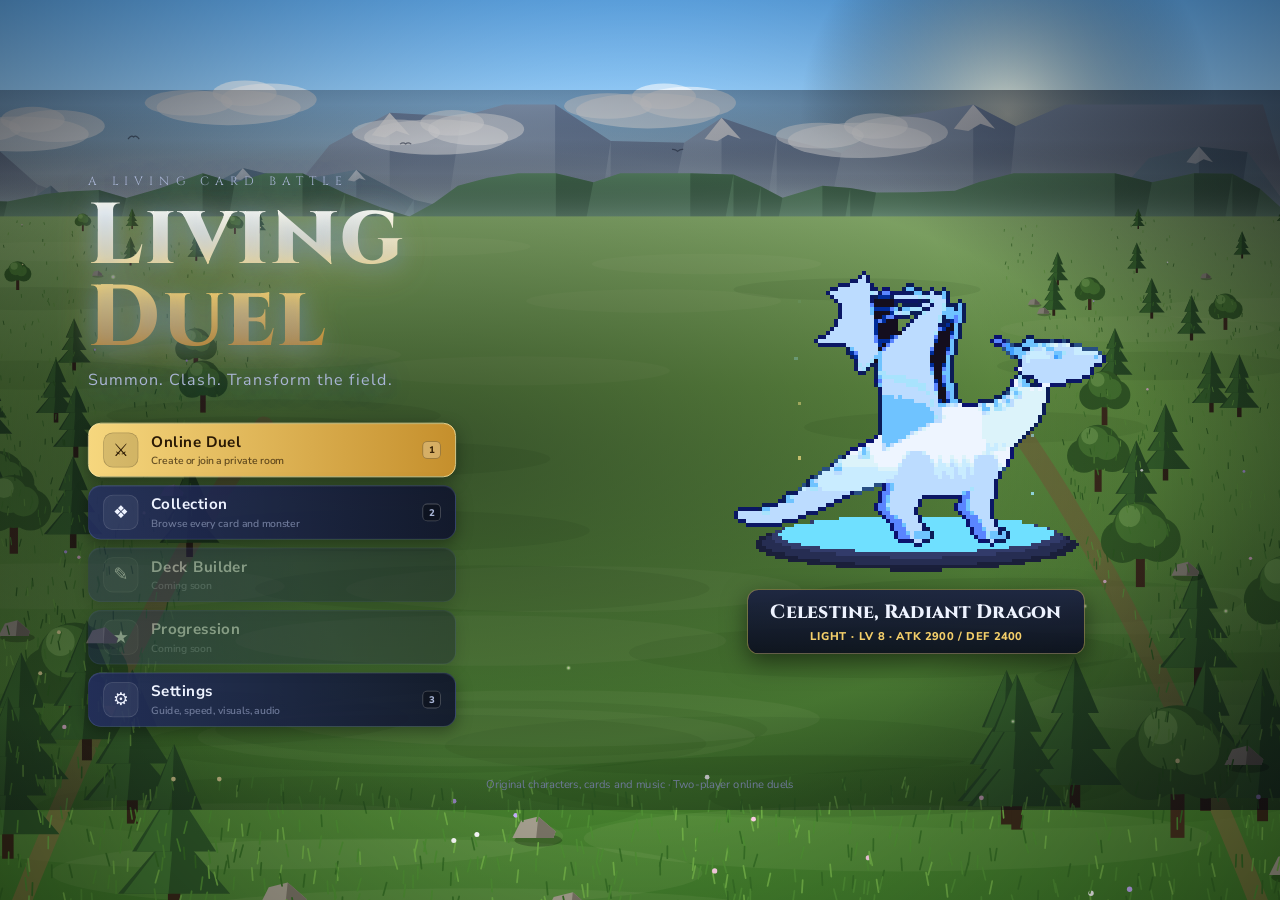
==== Website Upload/client/index.html @ d13c598a "Add files via upload" ====
<!doctype html>
<html lang="en">
<head>
  <meta charset="utf-8">
  <meta name="viewport" content="width=device-width, initial-scale=1, viewport-fit=cover">
  <title>Living Duel</title>
  <link rel="preconnect" href="https://fonts.googleapis.com">
  <link href="https://fonts.googleapis.com/css2?family=Cinzel:wght@600;800&family=Nunito+Sans:wght@400;600;800&family=Pixelify+Sans:wght@500;700&display=swap" rel="stylesheet">
  <link rel="stylesheet" href="css/style.css">
</head>
<body>
  <canvas id="stage"></canvas>
  <div id="ui">
    <!-- MAIN MENU -->
    <section id="screen-menu" class="screen">
      <div class="menu-left">
        <div class="title-block">
          <div class="title-kicker">A living card battle</div>
          <h1 class="game-title">Living Duel</h1>
          <div class="title-sub">Summon. Clash. Transform the field.</div>
        </div>
        <nav class="menu-list">
          <button class="menu-btn primary" data-go="online"><span class="mb-icon">⚔</span><span class="mb-text"><b>Online Duel</b><small>Create or join a private room</small></span><kbd>1</kbd></button>
          <button class="menu-btn" data-go="collection"><span class="mb-icon">❖</span><span class="mb-text"><b>Collection</b><small>Browse every card and monster</small></span><kbd>2</kbd></button>
          <button class="menu-btn locked" disabled><span class="mb-icon">✎</span><span class="mb-text"><b>Deck Builder</b><small>Coming soon</small></span></button>
          <button class="menu-btn locked" disabled><span class="mb-icon">★</span><span class="mb-text"><b>Progression</b><small>Coming soon</small></span></button>
          <button class="menu-btn" data-go="settings"><span class="mb-icon">⚙</span><span class="mb-text"><b>Settings</b><small>Guide, speed, visuals, audio</small></span><kbd>3</kbd></button>
        </nav>
      </div>
      <div class="menu-right">
        <div class="showcase">
          <canvas id="showcase" width="560" height="460"></canvas>
          <div class="showcase-plate"><div class="sp-name" id="sp-name"></div><div class="sp-meta" id="sp-meta"></div></div>
        </div>
      </div>
      <div class="menu-foot">Original characters, cards and music · Two-player online duels</div>
    </section>

    <!-- ONLINE LOBBY -->
    <section id="screen-online" class="screen hidden">
      <div class="lobby-wrap">
        <header class="lobby-head">
          <button class="back-btn" data-go="menu">‹ Menu</button>
          <h2>Online Duel</h2>
          <div class="conn" id="conn-status"><span class="dot"></span><span class="txt">Connecting…</span></div>
        </header>

        <div id="lobby-entry" class="entry">
          <div class="panel entry-card">
            <label class="field">Duelist name <input id="in-name" maxlength="16" autocomplete="off" placeholder="Your name"></label>
            <div class="entry-cols">
              <div class="entry-col">
                <h3>Create a private room</h3>
                <div class="field">Rules
                  <div class="seg big" id="seg-profile"></div>
                </div>
                <p class="hint" id="profile-summary"></p>
                <label class="toggle"><input type="checkbox" id="in-showcase" checked><span class="tg"></span><span>Showcase opening: each deck's signature monster starts in hand</span></label>
                <button class="btn primary wide" id="btn-create">Create Room</button>
              </div>
              <div class="entry-divider"><span>or</span></div>
              <div class="entry-col">
                <h3>Join a friend</h3>
                <label class="field">Room code <input id="in-code" maxlength="5" autocomplete="off" placeholder="ABCDE" class="code-input"></label>
                <button class="btn wide" id="btn-join">Join Room</button>
              </div>
            </div>
          </div>
        </div>

        <div id="lobby-room" class="room hidden">
          <div class="room-top">
            <div class="panel room-code-card">
              <div class="rc-label">Room code</div>
              <div class="room-code" id="room-code"></div>
              <button class="btn small" id="btn-copy">Copy invite link</button>
              <div class="room-rules" id="room-rules"></div>
            </div>
            <div class="seats" id="seats"></div>
          </div>
          <div class="panel deck-panel">
            <div class="deck-head"><h3><span class="step">1</span> Choose the battlefield</h3><span class="hint" id="arena-hint"></span></div>
            <div class="arena-gallery" id="arena-gallery"></div>
          </div>
          <div class="panel deck-panel">
            <div class="deck-head"><h3><span class="step">2</span> Choose your deck</h3><span class="hint" id="deck-hint">Pick a preset deck before you ready up.</span></div>
            <div class="deck-gallery" id="deck-gallery"></div>
          </div>
          <div class="room-actions">
            <button class="btn" id="btn-leave">Leave Room</button>
            <button class="btn primary xl" id="btn-ready">Ready</button>
          </div>
        </div>
        <div class="error" id="lobby-error"></div>
      </div>
    </section>

    <!-- COLLECTION -->
    <section id="screen-collection" class="screen hidden">
      <div class="panel wide">
        <header class="col-head">
          <h2>Collection</h2>
          <div class="filters">
            <input id="col-search" placeholder="Search name, type or text…">
            <div class="seg" id="col-type"><button data-v="" class="on">All</button><button data-v="monster">Monsters</button><button data-v="spell">Spells</button><button data-v="trap">Traps</button></div>
          </div>
          <button class="back-btn" data-go="menu">‹ Menu</button>
        </header>
        <div class="col-grid" id="col-grid"></div>
      </div>
    </section>

    <!-- DUEL HUD -->
    <section id="screen-duel" class="screen hidden">
      <div class="lp-panel me" id="lp-me"><div class="avatar"></div><div class="lp-body"><div class="lp-name"></div><div class="lp-row"><span class="lp-tag">LP</span><span class="lp-num">0</span></div><div class="lp-bar"><div class="lp-fill"></div></div></div></div>
      <div class="lp-panel opp" id="lp-opp"><div class="avatar"></div><div class="lp-body"><div class="lp-name"></div><div class="lp-row"><span class="lp-tag">LP</span><span class="lp-num">0</span></div><div class="lp-bar"><div class="lp-fill"></div></div></div></div>
      <div class="top-buttons">
        <button class="icon-btn" id="btn-settings" title="Settings (Esc)">⚙</button>
        <button class="icon-btn" id="btn-guide" title="Toggle guide (G)">?</button>
        <button class="icon-btn" id="btn-log" title="Duel log (L)">☰</button>
      </div>
      <button class="medallion" id="medallion" title="Change phase: B Battle · M Main 2 · E End turn"><span class="m-turn" id="m-turn">Turn 1</span><span class="m-phase" id="m-phase">Draw</span></button>
      <div class="phase-menu hidden" id="phase-menu"></div>
      <div class="prompt hidden" id="prompt"></div>
      <div class="opp-hand" id="opp-hand"></div>
      <div class="hand" id="hand"></div>
      <div class="detail hidden" id="selection"></div>
      <div class="bubbles hidden" id="bubbles"></div>
      <div class="log hidden" id="log"><div class="log-head">Duel log<button id="log-close" title="Close (L)">×</button></div><ol class="log-list" id="log-list"></ol></div>
      <div class="guide" id="guide">
        <div class="guide-head"><span class="guide-orb"></span><span>Guide</span><button class="guide-min" id="guide-min" title="Minimize">–</button><button class="guide-close" id="guide-close" title="Turn guide off (G)">×</button></div>
        <div class="guide-body" id="guide-body"></div>
      </div>
      <div class="banner hidden" id="banner"></div>
      <div class="skip-hint hidden" id="skip-hint">Click or press Space to speed up</div>
      <div class="confirm hidden" id="confirm"></div>
      <div class="end-screen hidden" id="end-screen"></div>
      <div class="opp-status hidden" id="opp-status"></div>
    </section>

    <!-- SETTINGS (modal) -->
    <div class="modal hidden" id="modal-settings">
      <div class="panel settings">
        <header class="set-head"><h2>Settings</h2>
          <div class="tabs" id="set-tabs"><button data-tab="play" class="on">Gameplay</button><button data-tab="visual">Visuals</button><button data-tab="audio">Audio</button></div>
        </header>
        <div class="set-page" data-page="play">
          <div class="setting-row"><span>In-game guide<small>Short, contextual hints in the corner</small></span>
            <div class="seg" data-setting="guide"><button data-v="true">On</button><button data-v="false">Off</button></div></div>
          <div class="setting-row"><span>Animation speed<small>Click or Space speeds up any sequence</small></span>
            <div class="seg" data-setting="animSpeed"><button data-v="1">Normal</button><button data-v="1.6">Fast</button><button data-v="2.5">Very fast</button></div></div>
          <div class="setting-row"><span>Skip responses I can't make<small>Auto-pass after a short random delay, so nothing is revealed</small></span>
            <div class="seg" data-setting="autoPass"><button data-v="true">On</button><button data-v="false">Off</button></div></div>
          <div class="setting-row"><span>Confirm ending the turn<small>Ask when you could still summon or attack</small></span>
            <div class="seg" data-setting="confirmEnd"><button data-v="true">On</button><button data-v="false">Off</button></div></div>
          <div class="setting-row"><span>Keyboard shortcuts<small>Space speed · B battle · M main 2 · E end turn · G guide · L log · Esc close</small></span></div>
        </div>
        <div class="set-page hidden" data-page="visual">
          <div class="setting-row"><span>Monster figures<small>Show living monsters always, or only when they act</small></span>
            <div class="seg" data-setting="figures"><button data-v="always">Always</button><button data-v="action">During actions</button></div></div>
          <div class="setting-row"><span>Camera motion<small>Cinematic zooms and shakes</small></span>
            <div class="seg" data-setting="camera"><button data-v="true">Cinematic</button><button data-v="false">Minimal</button></div></div>
          <div class="setting-row"><span>Effects quality<small>Particle density</small></span>
            <div class="seg" data-setting="quality"><button data-v="high">High</button><button data-v="low">Low</button></div></div>
        </div>
        <div class="set-page hidden" data-page="audio">
          <div class="setting-row"><span>Music</span><input type="range" min="0" max="1" step="0.05" data-setting="music"></div>
          <div class="setting-row"><span>Sound effects</span><input type="range" min="0" max="1" step="0.05" data-setting="sfx"></div>
          <div class="setting-row"><span>Monster sounds</span><input type="range" min="0" max="1" step="0.05" data-setting="monster"></div>
          <div class="setting-row"><span>Interface sounds</span><input type="range" min="0" max="1" step="0.05" data-setting="ui"></div>
          <div class="setting-row"><span>Mute all audio</span>
            <div class="seg" data-setting="muted"><button data-v="false">Sound on</button><button data-v="true">Muted</button></div></div>
        </div>
        <div class="settings-foot">
          <button class="btn danger hidden" id="btn-concede">Surrender duel</button>
          <button class="btn primary" id="btn-close-settings">Done</button>
        </div>
      </div>
    </div>

    <!-- CARD INSPECTOR -->
    <div class="modal hidden" id="modal-inspect">
      <div class="panel inspect" id="inspect-body"></div>
    </div>
  </div>
  <script type="module" src="js/main.js"></script>
</body>
</html>
---- Website Upload/client/css/style.css ----
@import url("https://fonts.googleapis.com/css2?family=Pixelify+Sans:wght@500;700&display=swap");
:root {
  --ink: #eef3ff;
  --ink-dim: #a9b5d6;
  --ink-faint: #6d7898;
  --panel: rgba(13, 17, 38, 0.9);
  --panel-solid: #101530;
  --panel-edge: rgba(150, 175, 255, 0.2);
  --gold: #f4cf6a;
  --gold-deep: #b98a2a;
  --gold-line: rgba(244, 207, 106, .45);
  --me: #5cc8ff;
  --opp: #ff6a8a;
  --good: #6dffa8;
  --bad: #ff6a6a;
  --focus: #ffe58a;
  --title: "Cinzel", "Trajan Pro", Georgia, serif;
  --body: "Nunito Sans", system-ui, -apple-system, "Segoe UI", sans-serif;
  --pixel: "Pixelify Sans", "Nunito Sans", system-ui, sans-serif;
}

* { box-sizing: border-box; }
html, body { margin: 0; height: 100%; overflow: hidden; background: #05060f; color: var(--ink); font-family: var(--body); }
body { touch-action: manipulation; -webkit-user-select: none; user-select: none; }
#stage { position: fixed; inset: 0; width: 100vw; height: 100vh; display: block; }
#ui { position: fixed; left: 0; top: 0; width: 1600px; height: 900px; transform-origin: 0 0; pointer-events: none; }
.screen { position: absolute; inset: 0; }
.hidden { display: none !important; }
button { font-family: inherit; color: inherit; }
kbd { font-family: var(--pixel); font-size: 12px; padding: 2px 7px; border-radius: 6px; border: 1px solid rgba(255,255,255,.25); background: rgba(0,0,0,.3); color: var(--ink-dim); }

/* ---------- shared panels & controls ---------- */
.panel { position: relative; background: linear-gradient(180deg, rgba(22,28,60,.94), rgba(10,13,30,.94)); border: 1px solid var(--panel-edge); border-radius: 18px;
  box-shadow: 0 0 0 1px rgba(0,0,0,.6), inset 0 0 0 1px rgba(244,207,106,.12), 0 24px 70px rgba(0,0,0,.55); backdrop-filter: blur(10px); -webkit-backdrop-filter: blur(10px); }
.panel::before { content: ""; position: absolute; inset: 6px; border-radius: 13px; border: 1px solid rgba(244,207,106,.12); pointer-events: none; }
.panel h2 { font-family: var(--title); font-size: 34px; margin: 0; letter-spacing: .04em; }
.panel h3 { margin: 0 0 12px; font-size: 17px; color: var(--gold); letter-spacing: .04em; }
.btn { height: 46px; padding: 0 22px; border-radius: 12px; border: 1px solid var(--panel-edge); background: linear-gradient(180deg, rgba(70,86,160,.55), rgba(36,44,90,.7)); font-size: 16px; font-weight: 800; cursor: pointer; letter-spacing: .03em;
  box-shadow: inset 0 1px 0 rgba(255,255,255,.12), 0 4px 12px rgba(0,0,0,.35); transition: transform .1s, border-color .12s, filter .12s; }
.btn:hover:not(:disabled) { border-color: rgba(244, 207, 106, .7); filter: brightness(1.12); }
.btn:active:not(:disabled) { transform: translateY(1px); }
.btn:disabled { opacity: .45; cursor: not-allowed; }
.btn.primary { background: linear-gradient(180deg, #ffe597, #d39a33 55%, #a8721e); color: #2a1904; border-color: #ffe7a4; text-shadow: 0 1px 0 rgba(255,255,255,.35); }
.btn.danger { background: linear-gradient(180deg, #c8445a, #7a1a2c); border-color: rgba(255, 140, 160, .5); }
.btn.small { height: 32px; padding: 0 12px; font-size: 13px; }
.btn.wide { width: 100%; }
.btn.xl { height: 58px; padding: 0 48px; font-size: 20px; letter-spacing: .08em; }
.back-btn { background: none; border: 0; color: var(--ink-dim); font-size: 16px; font-weight: 700; cursor: pointer; }
.back-btn:hover { color: var(--gold); }
.field { display: flex; flex-direction: column; gap: 6px; font-size: 13px; font-weight: 700; letter-spacing: .04em; color: var(--ink-dim); margin-bottom: 14px; }
.field input, .filters input { height: 46px; border-radius: 12px; border: 1px solid var(--panel-edge); background: rgba(0, 0, 0, .35); color: var(--ink); font-size: 17px; padding: 0 14px; font-family: inherit; }
.field input:focus, .filters input:focus { outline: 2px solid var(--gold); outline-offset: 1px; }
.code-input { font-family: var(--pixel) !important; letter-spacing: .35em; text-transform: uppercase; font-size: 26px !important; text-align: center; }
.hint { color: var(--ink-faint); font-size: 13px; margin: 0 0 14px; line-height: 1.45; min-height: 18px; }
.seg { display: inline-flex; border-radius: 11px; overflow: hidden; border: 1px solid var(--panel-edge); background: rgba(0,0,0,.25); }
.seg button { border: 0; background: transparent; padding: 8px 14px; font-size: 14px; font-weight: 800; cursor: pointer; color: var(--ink-dim); transition: background .12s, color .12s; }
.seg button:hover { color: var(--ink); }
.seg button.on { background: linear-gradient(180deg, #ffe597, #d39a33); color: #2a1904; }
.seg.big button { flex: 1; padding: 11px 16px; font-size: 15px; }
.seg.big { display: flex; }
.toggle { display: flex; gap: 12px; align-items: center; font-size: 14px; color: var(--ink-dim); margin: 2px 0 18px; line-height: 1.35; cursor: pointer; }
.toggle input { display: none; }
.toggle .tg { flex: none; width: 44px; height: 24px; border-radius: 12px; background: rgba(255,255,255,.12); position: relative; transition: background .15s; }
.toggle .tg::after { content: ""; position: absolute; top: 3px; left: 3px; width: 18px; height: 18px; border-radius: 50%; background: #cfd8f0; transition: transform .15s; }
.toggle input:checked + .tg { background: var(--gold-deep); }
.toggle input:checked + .tg::after { transform: translateX(20px); background: #fff3c8; }

/* ---------- main menu ---------- */
#screen-menu { pointer-events: auto; display: grid; grid-template-columns: 1fr 1fr; align-items: center; padding: 0 110px; background: radial-gradient(ellipse at 30% 50%, rgba(5,6,15,.55), rgba(5,6,15,.2) 60%, rgba(5,6,15,.6)); }
.menu-left { display: flex; flex-direction: column; gap: 40px; }
.title-block { text-shadow: 0 4px 30px rgba(80, 140, 255, .5); }
.title-kicker { font-family: var(--title); letter-spacing: .5em; text-transform: uppercase; font-size: 15px; color: var(--ink-dim); }
.game-title { font-family: var(--title); font-weight: 800; font-size: 108px; line-height: .95; margin: 8px 0 10px; letter-spacing: .03em;
  background: linear-gradient(180deg, #fffbe8 10%, #f4cf6a 55%, #b0761e 100%); -webkit-background-clip: text; background-clip: text; color: transparent;
  filter: drop-shadow(0 6px 24px rgba(255, 190, 80, .35)); }
.title-sub { font-size: 20px; color: var(--ink-dim); letter-spacing: .08em; }
.menu-list { display: flex; flex-direction: column; gap: 10px; width: 460px; }
.menu-btn { display: flex; align-items: center; gap: 16px; height: 68px; padding: 0 18px; border-radius: 16px; text-align: left; cursor: pointer;
  border: 1px solid var(--panel-edge); background: linear-gradient(90deg, rgba(36,46,96,.88), rgba(14,18,44,.88)); box-shadow: inset 0 1px 0 rgba(255,255,255,.08), 0 6px 20px rgba(0,0,0,.35);
  transition: transform .14s, border-color .14s, box-shadow .14s; }
.menu-btn:hover:not(:disabled) { transform: translateX(6px); border-color: var(--gold-line); box-shadow: 0 0 0 1px rgba(244,207,106,.25), 0 10px 30px rgba(244, 207, 106, .15); }
.menu-btn .mb-icon { width: 44px; height: 44px; flex: none; border-radius: 12px; display: flex; align-items: center; justify-content: center; font-size: 22px; background: rgba(255,255,255,.06); border: 1px solid rgba(255,255,255,.12); }
.menu-btn .mb-text { flex: 1; display: flex; flex-direction: column; gap: 2px; }
.menu-btn b { font-size: 19px; letter-spacing: .04em; }
.menu-btn small { font-size: 13px; color: var(--ink-faint); font-weight: 600; }
.menu-btn.primary { background: linear-gradient(90deg, #f6d77e, #c58f2c); color: #2a1904; border-color: #ffe7a4; }
.menu-btn.primary small { color: rgba(42,25,4,.7); }
.menu-btn.primary .mb-icon { background: rgba(0,0,0,.12); border-color: rgba(0,0,0,.2); }
.menu-btn.primary kbd { color: #3a2508; border-color: rgba(0,0,0,.3); background: rgba(255,255,255,.25); }
.menu-btn.locked { opacity: .42; cursor: not-allowed; }
.menu-right { display: flex; justify-content: center; }
.showcase { position: relative; width: 560px; height: 560px; display: flex; flex-direction: column; align-items: center; }
.showcase canvas { width: 560px; height: 460px; image-rendering: pixelated; }
.showcase-plate { margin-top: -6px; padding: 12px 28px; border-radius: 14px; text-align: center; min-width: 320px; background: linear-gradient(180deg, rgba(26,32,66,.9), rgba(10,13,30,.9)); border: 1px solid var(--gold-line); box-shadow: 0 10px 30px rgba(0,0,0,.5); }
.sp-name { font-family: var(--title); font-size: 24px; font-weight: 800; }
.sp-meta { font-family: var(--pixel); font-size: 15px; color: var(--gold); margin-top: 4px; letter-spacing: .04em; }
.menu-foot { position: absolute; left: 0; right: 0; bottom: 22px; text-align: center; color: var(--ink-faint); font-size: 14px; }

/* ---------- lobby ---------- */
#screen-online, #screen-collection { pointer-events: auto; display: flex; align-items: center; justify-content: center; background: rgba(5,6,15,.45); }
.lobby-wrap { width: 1200px; display: flex; flex-direction: column; gap: 18px; }
.lobby-head { display: flex; align-items: center; gap: 20px; }
.lobby-head h2 { font-family: var(--title); font-size: 40px; margin: 0; flex: 1; text-shadow: 0 4px 20px rgba(0,0,0,.6); }
.conn { font-size: 13px; color: var(--ink-dim); display: flex; gap: 8px; align-items: center; padding: 8px 14px; border-radius: 99px; background: rgba(0,0,0,.4); border: 1px solid var(--panel-edge); }
.conn .dot { width: 9px; height: 9px; border-radius: 50%; background: #e3b341; box-shadow: 0 0 8px currentColor; }
.conn.ok .dot { background: var(--good); }
.conn.bad .dot { background: var(--bad); }
.entry-card { padding: 30px 34px; }
.entry-card > .field { max-width: 420px; }
.entry-cols { display: grid; grid-template-columns: 1fr 70px 1fr; }
.entry-col { display: flex; flex-direction: column; padding: 18px; border-radius: 14px; background: rgba(255,255,255,.03); border: 1px solid rgba(255,255,255,.06); }
.entry-col .btn { margin-top: auto; }
.entry-divider { display: flex; align-items: center; justify-content: center; }
.entry-divider span { font-family: var(--title); color: var(--ink-faint); font-size: 18px; }
.room { display: flex; flex-direction: column; gap: 16px; }
.room-top { display: grid; grid-template-columns: 300px 1fr; gap: 16px; }
.room-code-card { padding: 20px 22px; display: flex; flex-direction: column; gap: 10px; align-items: flex-start; }
.rc-label { font-size: 12px; font-weight: 800; letter-spacing: .14em; text-transform: uppercase; color: var(--ink-faint); }
.room-code { font-family: var(--pixel); font-size: 50px; font-weight: 700; letter-spacing: .2em; color: var(--gold); text-shadow: 0 0 20px rgba(244,207,106,.4); }
.room-rules { color: var(--ink-dim); font-size: 13px; line-height: 1.45; }
.seats { display: grid; grid-template-columns: 1fr 80px 1fr; align-items: stretch; }
.seat { display: flex; gap: 16px; align-items: center; padding: 18px 20px; border-radius: 18px; background: linear-gradient(180deg, rgba(22,28,60,.92), rgba(10,13,30,.92)); border: 1px solid var(--panel-edge); position: relative; overflow: hidden; }
.seat.you { border-color: rgba(92, 200, 255, .55); box-shadow: 0 0 30px rgba(92,200,255,.12); }
.seat.ready { border-color: rgba(109,255,168,.6); }
.seat .s-av { width: 64px; height: 64px; flex: none; border-radius: 50%; display: flex; align-items: center; justify-content: center; font-family: var(--title); font-weight: 800; font-size: 26px;
  background: radial-gradient(circle at 35% 30%, #fff 0, #9fe6ff 18%, #2a6fd8 55%, #0b1a44 100%); border: 3px solid #cfe0ff; }
.seat.p2 .s-av { background: radial-gradient(circle at 35% 30%, #fff 0, #ffb0c4 18%, #c22a5a 55%, #3a0a1c 100%); border-color: #ffd0dc; }
.seat .s-info { flex: 1; min-width: 0; }
.seat .s-name { font-size: 20px; font-weight: 800; }
.seat .s-meta { font-size: 13px; color: var(--ink-dim); margin-top: 3px; }
.seat .s-cover { width: 96px; height: 72px; object-fit: contain; image-rendering: pixelated; }
.seat .s-ready { display: inline-block; margin-top: 8px; font-family: var(--pixel); font-size: 13px; letter-spacing: .1em; padding: 3px 10px; border-radius: 99px; background: rgba(255, 255, 255, .08); color: var(--ink-dim); }
.seat .s-ready.on { background: rgba(109, 255, 168, .18); color: var(--good); }
.seat.empty { justify-content: center; color: var(--ink-faint); border-style: dashed; font-size: 15px; }
.seat.empty .pulse { width: 10px; height: 10px; border-radius: 50%; background: var(--gold); animation: blink 1.2s infinite; }
@keyframes blink { 50% { opacity: .2; } }
.vs { display: flex; align-items: center; justify-content: center; font-family: var(--title); font-size: 34px; font-weight: 800; color: var(--gold); text-shadow: 0 0 20px rgba(244,207,106,.5); }
.deck-panel { padding: 20px 22px; }
.deck-head { display: flex; align-items: baseline; gap: 16px; }
.deck-head .hint { margin: 0; }
.deck-gallery { display: grid; grid-template-columns: repeat(auto-fill, minmax(260px, 1fr)); gap: 14px; margin-top: 6px; max-height: 330px; overflow-y: auto; padding: 4px; }
.deck-tile { position: relative; display: flex; flex-direction: column; border-radius: 16px; cursor: pointer; overflow: hidden; border: 2px solid rgba(255,255,255,.1); background: rgba(0,0,0,.3); transition: transform .14s, border-color .14s, box-shadow .14s; }
.deck-tile:hover { transform: translateY(-3px); border-color: var(--gold-line); }
.deck-tile.on { border-color: var(--gold); box-shadow: 0 0 0 2px rgba(244,207,106,.35), 0 12px 30px rgba(244,207,106,.18); }
.deck-tile .dt-art { height: 128px; display: flex; align-items: flex-end; justify-content: center; padding-bottom: 8px; }
.deck-tile .dt-art img { height: 112px; image-rendering: pixelated; filter: drop-shadow(0 6px 6px rgba(0,0,0,.5)); }
.deck-tile .dt-body { padding: 10px 14px 12px; background: linear-gradient(180deg, rgba(10,13,30,.4), rgba(10,13,30,.92)); }
.deck-tile .dt-name { font-family: var(--title); font-size: 19px; font-weight: 800; }
.deck-tile .dt-desc { font-size: 12.5px; color: var(--ink-dim); margin: 4px 0 8px; line-height: 1.4; min-height: 34px; }
.deck-tile .dt-stats { display: flex; gap: 8px; font-family: var(--pixel); font-size: 13px; }
.deck-tile .dt-stats span { padding: 2px 8px; border-radius: 8px; background: rgba(255,255,255,.07); }
.deck-tile .dt-stats .m { color: #ffcf7a; } .deck-tile .dt-stats .s { color: #7af0d0; } .deck-tile .dt-stats .t { color: #ff9bc0; }
.deck-tile .dt-view { position: absolute; top: 10px; right: 10px; font-size: 12px; font-weight: 800; padding: 5px 10px; border-radius: 99px; background: rgba(0,0,0,.55); border: 1px solid rgba(255,255,255,.2); cursor: pointer; }
.deck-tile .dt-view:hover { border-color: var(--gold); }
.deck-tile .dt-check { position: absolute; top: 10px; left: 10px; width: 28px; height: 28px; border-radius: 50%; background: var(--gold); color: #2a1904; display: none; align-items: center; justify-content: center; font-weight: 900; }
.deck-tile.on .dt-check { display: flex; }
.room-actions { display: flex; justify-content: flex-end; gap: 12px; }
.error { color: var(--bad); font-size: 14px; min-height: 18px; text-align: right; }

/* ---------- collection ---------- */
.panel.wide { width: 1420px; height: 820px; padding: 26px 32px; display: flex; flex-direction: column; }
.col-head { display: flex; align-items: center; gap: 24px; margin-bottom: 16px; }
.filters { display: flex; gap: 12px; flex: 1; align-items: center; }
.filters input { flex: 1; }
.col-grid { flex: 1; overflow-y: auto; display: grid; grid-template-columns: repeat(auto-fill, minmax(150px, 1fr)); gap: 16px; padding: 4px 6px 20px; }
.col-card { cursor: pointer; transition: transform .12s; }
.col-card:hover { transform: translateY(-4px) scale(1.03); }
.col-card img { width: 100%; display: block; border-radius: 8px; box-shadow: 0 8px 20px rgba(0, 0, 0, .5); }

/* ---------- modals ---------- */
.modal { position: absolute; inset: 0; background: rgba(2, 3, 10, .65); pointer-events: auto; display: flex; align-items: center; justify-content: center; z-index: 50; animation: fadeIn .15s; }
@keyframes fadeIn { from { opacity: 0; } }
.settings { width: 720px; padding: 26px 32px; }
.set-head { display: flex; align-items: center; justify-content: space-between; margin-bottom: 14px; }
.tabs { display: flex; gap: 6px; }
.tabs button { border: 1px solid var(--panel-edge); background: rgba(0,0,0,.25); padding: 8px 16px; border-radius: 10px; font-weight: 800; cursor: pointer; color: var(--ink-dim); }
.tabs button.on { color: #2a1904; background: linear-gradient(180deg, #ffe597, #d39a33); border-color: #ffe7a4; }
.set-page { min-height: 300px; }
.setting-row { display: flex; align-items: center; justify-content: space-between; gap: 20px; padding: 12px 0; border-bottom: 1px solid rgba(255, 255, 255, .06); font-size: 16px; font-weight: 700; }
.setting-row > span { display: flex; flex-direction: column; gap: 3px; }
.setting-row small { font-size: 12.5px; font-weight: 600; color: var(--ink-faint); }
.setting-row input[type=range] { width: 260px; accent-color: var(--gold); }
.settings-foot { display: flex; justify-content: space-between; margin-top: 22px; }
.inspect { padding: 26px; display: flex; gap: 26px; max-width: 980px; }
.inspect img { width: 320px; border-radius: 12px; box-shadow: 0 14px 40px rgba(0, 0, 0, .6); }
.inspect .i-info { width: 440px; display: flex; flex-direction: column; gap: 10px; }
.inspect .i-name { font-family: var(--title); font-size: 28px; }
.inspect .i-meta { color: var(--gold); font-weight: 700; }
.inspect .i-text { color: var(--ink-dim); line-height: 1.5; font-size: 16px; }
.inspect .i-list { display: flex; flex-wrap: wrap; gap: 8px; max-height: 440px; overflow-y: auto; }
.inspect .i-list img { width: 92px; cursor: pointer; border-radius: 6px; box-shadow: none; }

/* ---------- duel HUD ---------- */
#screen-duel > * { pointer-events: auto; }
#screen-duel > .banner, #screen-duel > .skip-hint, #screen-duel > .opp-hand { pointer-events: none; }

.lp-panel { position: absolute; display: flex; align-items: center; gap: 0; height: 78px; }
.lp-panel.me { left: 14px; bottom: 12px; }
.lp-panel.opp { right: 14px; top: 12px; flex-direction: row-reverse; }
.avatar { width: 76px; height: 76px; border-radius: 50%; flex: none; position: relative; z-index: 2;
  background: radial-gradient(circle at 35% 30%, #fff 0, #9fe6ff 18%, #2a6fd8 55%, #0b1a44 100%); border: 3px solid #cfe0ff;
  box-shadow: 0 6px 20px rgba(0,0,0,.6), inset 0 0 18px rgba(0,0,0,.4); display: flex; align-items: center; justify-content: center;
  font-family: var(--title); font-weight: 800; font-size: 30px; color: #fff; text-shadow: 0 2px 6px rgba(0,0,0,.6); }
.lp-panel.opp .avatar { background: radial-gradient(circle at 35% 30%, #fff 0, #ffb0c4 18%, #c22a5a 55%, #3a0a1c 100%); border-color: #ffd0dc; }
.lp-body { margin-left: -18px; padding: 6px 18px 8px 30px; min-width: 250px; background: linear-gradient(90deg, rgba(8,12,30,.95), rgba(14,20,46,.88));
  border: 1px solid rgba(150,190,255,.35); border-radius: 0 14px 14px 0; position: relative; }
.lp-panel.opp .lp-body { margin-left: 0; margin-right: -18px; padding: 6px 30px 8px 18px; border-radius: 14px 0 0 14px; text-align: right;
  background: linear-gradient(270deg, rgba(30,8,16,.95), rgba(46,14,24,.88)); border-color: rgba(255,150,180,.35); }
.lp-name { font-size: 14px; font-weight: 800; letter-spacing: .04em; color: #dfe8ff; display: flex; gap: 8px; align-items: center; }
.lp-panel.opp .lp-name { justify-content: flex-end; }
.lp-name .active-dot { width: 8px; height: 8px; border-radius: 50%; background: var(--gold); box-shadow: 0 0 10px var(--gold); }
.lp-row { display: flex; align-items: baseline; gap: 10px; }
.lp-panel.opp .lp-row { justify-content: flex-end; }
.lp-tag { font-family: var(--title); font-weight: 800; font-size: 16px; color: var(--ink-dim); }
.lp-num { font-family: var(--title); font-weight: 800; font-size: 34px; line-height: 1.05; letter-spacing: .02em; }
.lp-num.hurt { animation: hurt .5s; color: var(--bad); }
@keyframes hurt { 0%, 100% { transform: none; } 20% { transform: translateX(-6px); } 40% { transform: translateX(6px); } 60% { transform: translateX(-3px); } }
.lp-bar { height: 5px; border-radius: 4px; background: rgba(255,255,255,.1); overflow: hidden; margin-top: 3px; }
.lp-fill { height: 100%; width: 100%; background: linear-gradient(90deg, #3aa7ff, #8de6ff); transition: width .6s cubic-bezier(.2,.8,.2,1); }
.lp-panel.opp .lp-fill { background: linear-gradient(270deg, #ff9ab0, #ff4d74); margin-left: auto; }

.top-buttons { position: absolute; top: 14px; left: 14px; display: flex; gap: 8px; }
.icon-btn { width: 46px; height: 46px; border-radius: 50%; border: 2px solid rgba(150,190,255,.5); background: radial-gradient(circle at 40% 35%, #2a3f7a, #0c1430);
  font-size: 20px; font-weight: 800; cursor: pointer; color: #cfe6ff; box-shadow: 0 4px 14px rgba(0,0,0,.5); }
.icon-btn:hover { border-color: var(--gold); }
.icon-btn.off { opacity: .45; }

.medallion { position: absolute; left: 1318px; top: 396px; width: 124px; height: 124px; border-radius: 50%; cursor: pointer; z-index: 12;
  border: 4px solid #e8c25a; background: radial-gradient(circle at 50% 38%, #2c3350, #0b0e1c 70%); color: #fff;
  box-shadow: 0 0 0 3px rgba(0,0,0,.6), 0 0 0 7px rgba(232,194,90,.35), 0 10px 30px rgba(0,0,0,.6), inset 0 0 20px rgba(0,0,0,.8);
  display: flex; flex-direction: column; align-items: center; justify-content: center; gap: 2px; transition: transform .15s; }
.medallion:hover { transform: scale(1.05); }
.medallion .m-turn { font-family: var(--title); font-size: 15px; font-weight: 800; color: #d8dff0; }
.medallion .m-phase { font-family: var(--title); font-size: 25px; font-weight: 800; letter-spacing: .02em; color: #fff; text-shadow: 0 0 12px rgba(255,220,120,.5); }
.medallion.opp { border-color: #e05a7a; box-shadow: 0 0 0 3px rgba(0,0,0,.6), 0 0 0 7px rgba(224,90,122,.35), 0 10px 30px rgba(0,0,0,.6), inset 0 0 20px rgba(0,0,0,.8); }
.medallion.ready { animation: medPulse 1.6s infinite; }
@keyframes medPulse { 50% { box-shadow: 0 0 0 3px rgba(0,0,0,.6), 0 0 0 10px rgba(255,220,120,.55), 0 0 40px rgba(255,220,120,.5), inset 0 0 20px rgba(0,0,0,.8); } }
.phase-menu { position: absolute; left: 1166px; top: 380px; width: 140px; display: flex; flex-direction: column; gap: 8px; z-index: 13; }
.phase-menu button { height: 44px; border-radius: 22px; border: 2px solid #e8c25a; background: linear-gradient(180deg, #2c3350, #121628); color: #fff;
  font-family: var(--title); font-weight: 800; font-size: 15px; cursor: pointer; box-shadow: 0 6px 18px rgba(0,0,0,.5); }
.phase-menu button:hover { background: linear-gradient(180deg, #f6d77e, #c58f2c); color: #2a1904; }

.prompt { position: absolute; left: 50%; top: 404px; transform: translateX(-50%); min-width: 420px; max-width: 640px; padding: 14px 18px; border-radius: 16px; background: rgba(30, 12, 40, .94);
  border: 1px solid rgba(255, 120, 200, .55); box-shadow: 0 10px 40px rgba(0, 0, 0, .6); text-align: center; z-index: 20; }
.prompt .p-title { font-weight: 800; margin-bottom: 10px; font-size: 16px; }
.prompt .p-btns { display: flex; gap: 8px; justify-content: center; flex-wrap: wrap; }
.prompt.waiting { background: var(--panel); border-color: var(--panel-edge); color: var(--ink-dim); font-size: 14px; }

.hand { position: absolute; left: 50%; bottom: 0; transform: translateX(-50%); height: 170px; display: flex; justify-content: center; align-items: flex-end; z-index: 10; }
.hand-card { position: relative; width: 112px; height: 164px; margin: 0 -10px; transform: translateY(70px); transition: transform .16s, margin .16s; cursor: pointer; border-radius: 8px; }
.hand-card img { width: 100%; height: 100%; border-radius: 8px; box-shadow: 0 6px 18px rgba(0, 0, 0, .6); display: block; }
.hand-card:hover { transform: translateY(8px) scale(1.08); z-index: 5; margin: 0 4px; }
.hand-card.sel { transform: translateY(-6px) scale(1.12); z-index: 6; margin: 0 6px; }
.hand-card.sel img { box-shadow: 0 0 0 3px #6dd8ff, 0 0 28px rgba(109, 216, 255, .7); }
.hand-card.playable::after { content: ""; position: absolute; inset: -3px; border-radius: 10px; border: 2px solid rgba(109, 216, 255, .85); box-shadow: 0 0 16px rgba(109, 216, 255, .6); pointer-events: none; }
.hand-card.enter { animation: drawIn .45s cubic-bezier(.2, .8, .2, 1); }
@keyframes drawIn { from { transform: translate(420px, -40px) rotate(16deg) scale(.6); opacity: 0; } }
.opp-hand { position: absolute; left: 50%; transform: translateX(-50%); top: -26px; height: 70px; display: flex; }
.opp-hand .back { width: 50px; height: 72px; margin: 0 -8px; border-radius: 5px; background: center/cover; box-shadow: 0 3px 10px rgba(0, 0, 0, .6); }

.detail { position: absolute; left: 14px; top: 76px; width: 300px; padding: 0; border-radius: 10px; background: rgba(8,10,22,.94); border: 1px solid rgba(200,160,90,.55); z-index: 12;
  display: flex; flex-direction: column; box-shadow: 0 14px 40px rgba(0,0,0,.6); overflow: hidden; max-height: 560px; }
.detail .d-head { display: flex; justify-content: space-between; align-items: center; gap: 8px; padding: 8px 12px; background: linear-gradient(90deg, #3a2a12, #1a1408); border-bottom: 1px solid rgba(200,160,90,.5); }
.detail .d-name { font-family: var(--title); font-size: 17px; font-weight: 800; line-height: 1.15; }
.detail .d-attr { font-size: 11px; font-weight: 800; color: var(--gold); letter-spacing: .06em; text-align: right; }
.detail .d-top { display: flex; gap: 12px; padding: 10px 12px; }
.detail .d-top img { width: 110px; border-radius: 6px; cursor: zoom-in; box-shadow: 0 6px 16px rgba(0,0,0,.6); }
.detail .d-stats { display: flex; flex-direction: column; gap: 8px; font-family: var(--title); font-weight: 800; font-size: 19px; }
.detail .d-stats span { display: flex; align-items: center; gap: 8px; }
.detail .d-stats i { font-style: normal; font-family: var(--body); font-size: 11px; color: var(--ink-faint); width: 30px; }
.detail .d-stats .up { color: var(--good); }
.detail .d-type { padding: 6px 12px; background: linear-gradient(90deg, #4a3414, #2a1c0a); font-size: 13px; font-weight: 800; color: #ffe2a8; }
.detail .d-text { padding: 8px 12px 10px; font-size: 13px; color: var(--ink-dim); line-height: 1.45; max-height: 140px; overflow-y: auto; }
.detail .d-variants { display: flex; flex-direction: column; gap: 6px; padding: 0 12px 12px; }
.detail .d-variants .v-title { font-size: 12px; font-weight: 800; color: #9fe6ff; letter-spacing: .08em; text-transform: uppercase; margin-top: 4px; }
.act-btn { min-height: 36px; text-align: left; padding: 7px 12px; border-radius: 10px; border: 1px solid rgba(109, 216, 255, .45); background: rgba(30, 80, 130, .35); font-size: 13px; font-weight: 700; cursor: pointer; }
.act-btn:hover { background: rgba(50, 120, 190, .55); border-color: #6dd8ff; }
.sel-note { font-size: 12px; color: var(--ink-faint); font-style: italic; padding: 0 12px 12px; }

.bubbles { position: absolute; display: flex; gap: 14px; z-index: 14; transform: translate(-50%, -100%); }
.bubble { display: flex; flex-direction: column; align-items: center; gap: 4px; background: none; border: 0; cursor: pointer; padding: 0; }
.bubble .b-icon { width: 58px; height: 58px; border-radius: 50%; display: flex; align-items: center; justify-content: center; font-size: 26px;
  background: radial-gradient(circle at 40% 35%, #2f5fb8, #0b1838 70%); border: 3px solid #8fd8ff; box-shadow: 0 0 0 3px rgba(0,0,0,.55), 0 0 18px rgba(80,180,255,.6); color: #fff; transition: transform .12s; }
.bubble:hover .b-icon { transform: scale(1.1); }
.bubble .b-label { font-size: 13px; font-weight: 800; color: #fff; text-shadow: 0 2px 4px #000, 0 0 8px #000; }
.bubble.secondary .b-icon { background: radial-gradient(circle at 40% 35%, #3a4a6a, #10172a 70%); border-color: #b8c8e6; }
.bubble.danger .b-icon { background: radial-gradient(circle at 40% 35%, #b8303e, #3a0a10 70%); border-color: #ffb0b8; }

.guide { position: absolute; right: 14px; bottom: 150px; width: 270px; border-radius: 14px; background: rgba(10, 18, 36, .9); border: 1px solid rgba(120, 220, 255, .3); font-size: 13.5px; z-index: 9; }
.guide-head { display: flex; align-items: center; gap: 8px; padding: 7px 8px 7px 12px; font-size: 12px; font-weight: 800; letter-spacing: .12em; text-transform: uppercase; color: #9fe6ff; }
.guide-head span:nth-child(2) { flex: 1; }
.guide-orb { width: 10px; height: 10px; border-radius: 50%; background: radial-gradient(circle at 35% 35%, #fff, #5cd6ff 60%, #1a6fa0); box-shadow: 0 0 10px #5cd6ff; }
.guide-head button { width: 24px; height: 24px; border-radius: 7px; border: 0; background: rgba(255, 255, 255, .06); cursor: pointer; color: var(--ink-dim); font-size: 15px; line-height: 1; }
.guide-head button:hover { color: var(--ink); background: rgba(255, 255, 255, .14); }
.guide-body { padding: 0 14px 12px; line-height: 1.45; color: #dcecff; }
.guide.min .guide-body { display: none; }
.guide.min { width: auto; }
.guide.pulse { animation: gpulse .6s; }
@keyframes gpulse { 50% { border-color: rgba(160, 240, 255, .8); } }

.banner { position: absolute; left: 0; right: 0; top: 380px; text-align: center; font-family: var(--title); font-weight: 800; font-size: 54px; letter-spacing: .06em; pointer-events: none;
  text-shadow: 0 0 24px rgba(0, 0, 0, .9), 0 0 50px currentColor; animation: bannerIn 1.4s forwards; z-index: 30; }
.banner small { display: block; font-family: var(--body); font-size: 20px; letter-spacing: .2em; text-transform: uppercase; opacity: .85; margin-bottom: 6px; }
@keyframes bannerIn { 0% { opacity: 0; transform: scale(1.3); letter-spacing: .4em; } 15% { opacity: 1; transform: none; letter-spacing: .06em; } 80% { opacity: 1; } 100% { opacity: 0; } }
.skip-hint { position: absolute; left: 50%; bottom: 180px; transform: translateX(-50%); font-size: 12px; color: rgba(255,255,255,.6); text-shadow: 0 1px 3px #000; letter-spacing: .08em; z-index: 9; }
.opp-status { position: absolute; right: 16px; top: 100px; padding: 8px 14px; border-radius: 10px; background: rgba(120, 30, 40, .9); font-size: 13px; font-weight: 700; z-index: 12; }

.end-screen { position: absolute; inset: 0; display: flex; flex-direction: column; align-items: center; justify-content: center; gap: 18px; background: radial-gradient(ellipse at center, rgba(0, 0, 0, .25), rgba(0, 0, 0, .75)); z-index: 40; }
.end-screen .e-title { font-family: var(--title); font-size: 110px; font-weight: 800; letter-spacing: .06em; }
.end-screen .e-title.win { background: linear-gradient(180deg, #fffbe8, #f4cf6a 60%, #b0761e); -webkit-background-clip: text; background-clip: text; color: transparent; filter: drop-shadow(0 0 30px rgba(255, 200, 90, .5)); }
.end-screen .e-title.lose { color: #9aa6c8; text-shadow: 0 0 40px rgba(120, 140, 200, .5); }
.end-screen .e-sub { font-size: 20px; color: var(--ink-dim); }
.end-screen .e-btns { display: flex; gap: 12px; margin-top: 10px; }

/* ---------- duel polish (v3) ---------- */
.lp-num { font-family: var(--pixel); font-weight: 700; font-size: 36px; letter-spacing: .04em; }
.lp-num.heal { animation: heal .5s; color: var(--good); }
@keyframes heal { 50% { transform: scale(1.08); } }
.lp-tag { font-family: var(--pixel); }
.medallion .m-phase { font-family: var(--pixel); font-size: 26px; letter-spacing: .03em; }
.medallion .m-turn { font-family: var(--pixel); font-size: 15px; letter-spacing: .06em; }
.top-buttons .icon-btn.on { border-color: var(--gold); color: var(--gold); }

.hand { width: 900px; height: 190px; display: block; }
.hand-card { position: absolute; left: 50%; bottom: 0; margin: 0 0 0 -56px; transform-origin: 50% 120%; transition: transform .18s cubic-bezier(.2,.8,.2,1), filter .18s; }
.hand-card:hover, .hand-card.sel { margin: 0 0 0 -56px; }
.hand-card.enter { animation: none; }
.hand-card .hc-glow { position: absolute; inset: -4px; border-radius: 11px; pointer-events: none; }

.log { position: absolute; right: 14px; top: 104px; width: 300px; max-height: 270px; display: flex; flex-direction: column; border-radius: 14px; background: rgba(8,12,28,.9); border: 1px solid var(--panel-edge); z-index: 11; box-shadow: 0 12px 30px rgba(0,0,0,.5); }
.log-head { display: flex; justify-content: space-between; align-items: center; padding: 8px 12px; font-size: 12px; font-weight: 800; letter-spacing: .12em; text-transform: uppercase; color: var(--gold); border-bottom: 1px solid rgba(255,255,255,.07); }
.log-head button { width: 24px; height: 24px; border: 0; border-radius: 7px; background: rgba(255,255,255,.06); cursor: pointer; color: var(--ink-dim); font-size: 15px; }
.log-list { list-style: none; margin: 0; padding: 6px 8px 8px; overflow-y: auto; display: flex; flex-direction: column; gap: 3px; }
.log-list li { font-size: 12.5px; line-height: 1.35; padding: 4px 8px; border-radius: 8px; background: rgba(255,255,255,.03); color: var(--ink-dim); border-left: 3px solid transparent; animation: logIn .25s; }
.log-list li.me { border-left-color: var(--me); }
.log-list li.opp { border-left-color: var(--opp); }
.log-list li.turn { background: rgba(244,207,106,.1); color: var(--gold); font-weight: 800; text-align: center; border-left: 0; }
.log-list li b { color: var(--ink); }
@keyframes logIn { from { opacity: 0; transform: translateX(10px); } }

.confirm { position: absolute; left: 50%; top: 380px; transform: translateX(-50%); width: 440px; padding: 20px 22px; border-radius: 18px; text-align: center; z-index: 25;
  background: linear-gradient(180deg, rgba(26,32,66,.97), rgba(10,13,30,.97)); border: 1px solid var(--gold-line); box-shadow: 0 20px 60px rgba(0,0,0,.6); }
.confirm .c-title { font-family: var(--title); font-size: 22px; font-weight: 800; margin-bottom: 6px; }
.confirm .c-text { color: var(--ink-dim); font-size: 14px; margin-bottom: 16px; }
.confirm .c-btns { display: flex; gap: 10px; justify-content: center; }

.banner { font-family: var(--title); }
.banner .ribbon { display: inline-block; padding: 10px 70px 14px; background: linear-gradient(90deg, rgba(0,0,0,0), rgba(8,10,26,.85) 18%, rgba(8,10,26,.85) 82%, rgba(0,0,0,0));
  border-top: 2px solid currentColor; border-bottom: 2px solid currentColor; border-image: linear-gradient(90deg, transparent, currentColor 25%, currentColor 75%, transparent) 1; }
.detail .d-stats { font-family: var(--pixel); font-weight: 700; }
/* Small labels stay in the body font for legibility; the pixel font is for big numbers. */
.deck-tile .dt-stats, .sp-meta, .seat .s-ready, kbd { font-family: var(--body); font-weight: 800; }
.sp-meta { letter-spacing: .06em; font-size: 14px; }
.room-code, .code-input { font-family: var(--body) !important; font-weight: 900; }
.lp-num { font-family: var(--body); font-weight: 900; font-size: 34px; letter-spacing: .02em; }
.lp-tag, .medallion .m-turn { font-family: var(--body); font-weight: 900; }

/* ---------- lobby: battlefield picker (v4) ---------- */
.lobby-wrap { gap: 12px; }
.room { gap: 12px; }
.room-top { grid-template-columns: 280px 1fr; }
.room-code-card { padding: 14px 18px; gap: 6px; }
.room-code { font-size: 40px; }
.seat { padding: 12px 16px; }
.deck-panel { padding: 14px 18px; }
.deck-head h3 { display: flex; align-items: center; gap: 10px; margin-bottom: 8px; }
.step { width: 26px; height: 26px; border-radius: 50%; display: inline-flex; align-items: center; justify-content: center; font-size: 14px; font-weight: 900; color: #2a1904; background: linear-gradient(180deg, #ffe597, #d39a33); }
.arena-gallery { display: grid; grid-template-columns: repeat(4, 1fr); gap: 12px; }
.arena-tile { position: relative; border-radius: 14px; overflow: hidden; cursor: pointer; border: 2px solid rgba(255,255,255,.1); background: #000; transition: transform .14s, border-color .14s, box-shadow .14s; }
.arena-tile:hover { transform: translateY(-3px); border-color: var(--gold-line); }
.arena-tile.on { border-color: var(--gold); box-shadow: 0 0 0 2px rgba(244,207,106,.35), 0 12px 30px rgba(244,207,106,.18); }
.arena-tile.locked { cursor: default; }
.arena-tile.locked:hover { transform: none; }
.arena-tile img { display: block; width: 100%; aspect-ratio: 16 / 9; object-fit: cover; }
.arena-tile .at-body { position: absolute; left: 0; right: 0; bottom: 0; padding: 22px 12px 8px; background: linear-gradient(180deg, rgba(0,0,0,0), rgba(5,6,15,.92)); }
.arena-tile .at-name { font-family: var(--title); font-size: 16px; font-weight: 800; }
.arena-tile .at-desc { font-size: 11.5px; color: var(--ink-dim); line-height: 1.3; }
.arena-tile .dt-check { position: absolute; top: 8px; left: 8px; width: 26px; height: 26px; border-radius: 50%; background: var(--gold); color: #2a1904; display: none; align-items: center; justify-content: center; font-weight: 900; }
.arena-tile.on .dt-check { display: flex; }
.deck-gallery { max-height: 236px; }
.deck-tile .dt-art { height: 92px; }
.deck-tile .dt-art img { height: 80px; }
.deck-tile .dt-desc { min-height: 0; }
.medallion { left: 1350px; }
.phase-menu { left: 1196px; }
.arena-tile img { aspect-ratio: 2.3 / 1; object-position: 50% 30%; }
.arena-tile .at-desc { display: none; }
.arena-tile .at-body { padding: 16px 10px 6px; }
.lobby-head h2 { font-size: 32px; }
.room-top { min-height: 0; }
.seat .s-cover { height: 60px; }
.deck-gallery { max-height: 214px; }
.deck-tile .dt-art { height: 80px; }
.deck-tile .dt-art img { height: 70px; }
.deck-tile .dt-desc { margin: 2px 0 6px; }

/* ---------- duelist roster (v5) ---------- */
.deck-gallery { grid-template-columns: repeat(4, 1fr); max-height: 300px; }
.role-head { grid-column: 1 / -1; font-size: 12px; font-weight: 900; letter-spacing: .16em; text-transform: uppercase; color: var(--ink-faint); margin: 6px 2px -4px; display: flex; align-items: center; gap: 10px; }
.role-head::after { content: ""; flex: 1; height: 1px; background: rgba(255,255,255,.1); }
.role-head.role-hero { color: #5cc8ff; } .role-head.role-rival { color: #b45cff; } .role-head.role-friend { color: #6dffa8; } .role-head.role-villain { color: #ff5a6a; }
.deck-tile { border-top: 3px solid var(--duelist, var(--gold)); }
.deck-tile .dt-art { background: radial-gradient(ellipse at 50% 80%, color-mix(in srgb, var(--duelist, #f4cf6a) 35%, transparent), transparent 70%); }
.deck-tile .dt-role { font-size: 10px; font-weight: 900; letter-spacing: .14em; color: var(--duelist, var(--gold)); }
.deck-tile .dt-name { font-size: 17px; }
.deck-tile .dt-title { font-size: 12px; color: var(--ink-dim); margin-top: 1px; }
.deck-tile .dt-title b { color: var(--ink); }
.deck-tile .dt-desc { display: none; }
.deck-tile .dt-stats { margin-top: 6px; }
.deck-tile .dt-stats span { font-size: 11px; padding: 2px 6px; }
.deck-gallery { max-height: 232px; }
/* compact horizontal duelist tiles: all eight fit in two rows */
.deck-gallery { max-height: 212px; gap: 10px; }
.deck-tile { flex-direction: row; align-items: stretch; border-top: 0; border-left: 4px solid var(--duelist, var(--gold)); }
.deck-tile .dt-art { width: 92px; height: auto; flex: none; align-items: center; padding: 0; }
.deck-tile .dt-art img { height: auto; max-height: 72px; width: 84px; object-fit: contain; }
.deck-tile .dt-body { flex: 1; min-width: 0; padding: 8px 10px; background: rgba(10,13,30,.6); }
.deck-tile .dt-name { font-size: 15px; white-space: nowrap; overflow: hidden; text-overflow: ellipsis; }
.deck-tile .dt-title { white-space: nowrap; overflow: hidden; text-overflow: ellipsis; font-size: 11px; }
.deck-tile .dt-view { top: auto; bottom: 6px; right: 6px; font-size: 10px; padding: 3px 8px; }
.deck-tile .dt-check { width: 22px; height: 22px; top: 6px; left: 6px; font-size: 12px; }
.deck-tile .dt-stats { gap: 4px; }
.deck-tile .dt-stats span { font-size: 10px; padding: 1px 5px; }
.deck-tile .dt-view { opacity: 0; transition: opacity .12s; } .deck-tile:hover .dt-view { opacity: 1; }
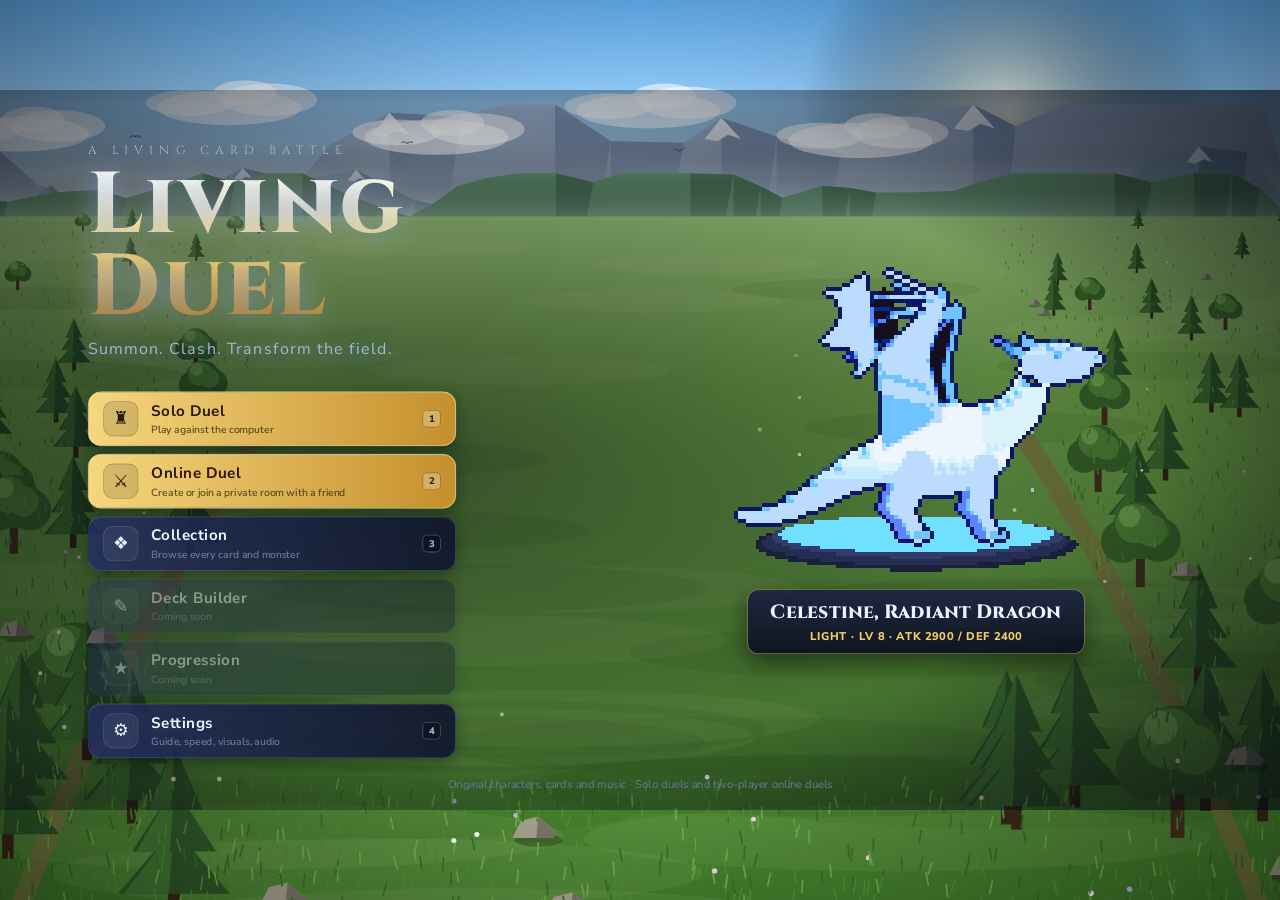
==== commit 264f90fc: "Add files via upload" ====
--- a/Website Upload/client/index.html
+++ b/Website Upload/client/index.html
@@ -20,11 +20,12 @@
           <div class="title-sub">Summon. Clash. Transform the field.</div>
         </div>
         <nav class="menu-list">
-          <button class="menu-btn primary" data-go="online"><span class="mb-icon">⚔</span><span class="mb-text"><b>Online Duel</b><small>Create or join a private room</small></span><kbd>1</kbd></button>
-          <button class="menu-btn" data-go="collection"><span class="mb-icon">❖</span><span class="mb-text"><b>Collection</b><small>Browse every card and monster</small></span><kbd>2</kbd></button>
+          <button class="menu-btn primary" data-go="solo"><span class="mb-icon">♜</span><span class="mb-text"><b>Solo Duel</b><small>Play against the computer</small></span><kbd>1</kbd></button>
+          <button class="menu-btn primary" data-go="online"><span class="mb-icon">⚔</span><span class="mb-text"><b>Online Duel</b><small>Create or join a private room with a friend</small></span><kbd>2</kbd></button>
+          <button class="menu-btn" data-go="collection"><span class="mb-icon">❖</span><span class="mb-text"><b>Collection</b><small>Browse every card and monster</small></span><kbd>3</kbd></button>
           <button class="menu-btn locked" disabled><span class="mb-icon">✎</span><span class="mb-text"><b>Deck Builder</b><small>Coming soon</small></span></button>
           <button class="menu-btn locked" disabled><span class="mb-icon">★</span><span class="mb-text"><b>Progression</b><small>Coming soon</small></span></button>
-          <button class="menu-btn" data-go="settings"><span class="mb-icon">⚙</span><span class="mb-text"><b>Settings</b><small>Guide, speed, visuals, audio</small></span><kbd>3</kbd></button>
+          <button class="menu-btn" data-go="settings"><span class="mb-icon">⚙</span><span class="mb-text"><b>Settings</b><small>Guide, speed, visuals, audio</small></span><kbd>4</kbd></button>
         </nav>
       </div>
       <div class="menu-right">
@@ -33,7 +34,7 @@
           <div class="showcase-plate"><div class="sp-name" id="sp-name"></div><div class="sp-meta" id="sp-meta"></div></div>
         </div>
       </div>
-      <div class="menu-foot">Original characters, cards and music · Two-player online duels</div>
+      <div class="menu-foot">Original characters, cards and music · Solo duels and two-player online duels</div>
     </section>
 
     <!-- ONLINE LOBBY -->
@@ -41,7 +42,7 @@
       <div class="lobby-wrap">
         <header class="lobby-head">
           <button class="back-btn" data-go="menu">‹ Menu</button>
-          <h2>Online Duel</h2>
+          <h2 id="lobby-title">Online Duel</h2>
           <div class="conn" id="conn-status"><span class="dot"></span><span class="txt">Connecting…</span></div>
         </header>
 
@@ -50,16 +51,21 @@
             <label class="field">Duelist name <input id="in-name" maxlength="16" autocomplete="off" placeholder="Your name"></label>
             <div class="entry-cols">
               <div class="entry-col">
-                <h3>Create a private room</h3>
+                <h3 class="online-only">Create a private room</h3>
+                <h3 class="solo-only">Duel the computer</h3>
                 <div class="field">Rules
                   <div class="seg big" id="seg-profile"></div>
                 </div>
                 <p class="hint" id="profile-summary"></p>
                 <label class="toggle"><input type="checkbox" id="in-showcase" checked><span class="tg"></span><span>Showcase opening: each deck's signature monster starts in hand</span></label>
-                <button class="btn primary wide" id="btn-create">Create Room</button>
-              </div>
-              <div class="entry-divider"><span>or</span></div>
-              <div class="entry-col">
+                <div class="field solo-only">Computer difficulty
+                  <div class="seg big seg-difficulty" id="seg-difficulty-entry"></div>
+                </div>
+                <button class="btn primary wide online-only" id="btn-create">Create Room</button>
+                <button class="btn primary wide solo-only" id="btn-solo">Continue</button>
+              </div>
+              <div class="entry-divider online-only"><span>or</span></div>
+              <div class="entry-col online-only">
                 <h3>Join a friend</h3>
                 <label class="field">Room code <input id="in-code" maxlength="5" autocomplete="off" placeholder="ABCDE" class="code-input"></label>
                 <button class="btn wide" id="btn-join">Join Room</button>
@@ -71,9 +77,15 @@
         <div id="lobby-room" class="room hidden">
           <div class="room-top">
             <div class="panel room-code-card">
-              <div class="rc-label">Room code</div>
-              <div class="room-code" id="room-code"></div>
-              <button class="btn small" id="btn-copy">Copy invite link</button>
+              <div class="online-only rc-group">
+                <div class="rc-label">Room code</div>
+                <div class="room-code" id="room-code"></div>
+                <button class="btn small" id="btn-copy">Copy invite link</button>
+              </div>
+              <div class="solo-only rc-group">
+                <div class="rc-label">Computer difficulty</div>
+                <div class="seg seg-difficulty" id="seg-difficulty-room"></div>
+              </div>
               <div class="room-rules" id="room-rules"></div>
             </div>
             <div class="seats" id="seats"></div>
@@ -83,7 +95,9 @@
             <div class="arena-gallery" id="arena-gallery"></div>
           </div>
           <div class="panel deck-panel">
-            <div class="deck-head"><h3><span class="step">2</span> Choose your deck</h3><span class="hint" id="deck-hint">Pick a preset deck before you ready up.</span></div>
+            <div class="deck-head"><h3><span class="step">2</span> <span id="deck-step-title">Choose your deck</span></h3>
+              <div class="seg solo-only" id="seg-pick"><button data-v="me" class="on">Your duelist</button><button data-v="bot">Opponent</button></div>
+              <span class="hint" id="deck-hint">Pick a preset deck before you ready up.</span></div>
             <div class="deck-gallery" id="deck-gallery"></div>
           </div>
           <div class="room-actions">
@@ -147,6 +161,8 @@
         <div class="set-page" data-page="play">
           <div class="setting-row"><span>In-game guide<small>Short, contextual hints in the corner</small></span>
             <div class="seg" data-setting="guide"><button data-v="true">On</button><button data-v="false">Off</button></div></div>
+          <div class="setting-row"><span>Suggested plays<small>The guide recommends a move and explains why. You always make the final decision.</small></span>
+            <div class="seg" data-setting="guideHints"><button data-v="true">On</button><button data-v="false">Off</button></div></div>
           <div class="setting-row"><span>Animation speed<small>Click or Space speeds up any sequence</small></span>
             <div class="seg" data-setting="animSpeed"><button data-v="1">Normal</button><button data-v="1.6">Fast</button><button data-v="2.5">Very fast</button></div></div>
           <div class="setting-row"><span>Skip responses I can't make<small>Auto-pass after a short random delay, so nothing is revealed</small></span>
--- a/Website Upload/client/css/style.css
+++ b/Website Upload/client/css/style.css
@@ -422,3 +422,39 @@
 .deck-tile .dt-stats { gap: 4px; }
 .deck-tile .dt-stats span { font-size: 10px; padding: 1px 5px; }
 .deck-tile .dt-view { opacity: 0; transition: opacity .12s; } .deck-tile:hover .dt-view { opacity: 1; }
+
+/* ---- v6: solo duels against the computer ---- */
+#screen-online .solo-only { display: none; }
+#screen-online.solo .solo-only { display: revert; }
+#screen-online.solo .seg.solo-only, #screen-online.solo .seg.big.solo-only { display: flex; }
+#screen-online.solo #seg-pick { display: inline-flex; }
+#screen-online.solo .online-only { display: none; }
+#screen-online.solo .entry-cols { grid-template-columns: 1fr; max-width: 520px; margin: 0 auto; }
+.rc-group { display: flex; flex-direction: column; gap: 6px; align-items: flex-start; }
+.seat .s-av.bot { font-size: 30px; }
+.seat .s-bot { display: inline-block; margin-left: 8px; padding: 1px 8px; border-radius: 99px; font-size: 11px; letter-spacing: .08em; vertical-align: middle;
+  background: rgba(255, 207, 106, .16); color: var(--gold); font-weight: 800; }
+.deck-tile.opp-pick { border-color: #ff8fae; box-shadow: 0 0 0 2px rgba(255, 120, 160, .55), 0 0 26px rgba(255, 90, 140, .25); }
+.deck-tile .dt-vs { position: absolute; top: 6px; left: 8px; z-index: 2; font-size: 10px; font-weight: 800; letter-spacing: .08em; padding: 2px 7px; border-radius: 99px;
+  background: #c22a5a; color: #fff; }
+#screen-online.solo .rc-group.solo-only { display: flex; }
+#screen-online.solo .entry-card > .field { max-width: 520px; margin-left: auto; margin-right: auto; }
+
+/* ---- v7: suggested plays in the guide ---- */
+.guide-body .g-text { line-height: 1.45; }
+.g-hint { margin-top: 10px; padding: 9px 11px 10px; border-radius: 10px; background: linear-gradient(180deg, rgba(122, 232, 255, .14), rgba(122, 232, 255, .05));
+  border: 1px solid rgba(122, 232, 255, .35); }
+.g-hint-title { font-size: 11px; font-weight: 800; letter-spacing: .1em; text-transform: uppercase; color: #7ae8ff; }
+.g-hint-label { font-weight: 800; margin-top: 3px; color: var(--ink); }
+.g-hint-why { margin-top: 3px; font-size: 13px; color: var(--ink-dim); line-height: 1.4; }
+.g-show { margin-top: 7px; border: 1px solid rgba(122, 232, 255, .5); background: rgba(122, 232, 255, .12); color: #bff4ff; border-radius: 8px;
+  padding: 4px 10px; font-weight: 800; font-size: 12px; cursor: pointer; }
+.g-show:hover { background: rgba(122, 232, 255, .25); }
+.guide.min .g-hint { display: none; }
+.hand-card.suggested img { box-shadow: 0 0 0 2px #7ae8ff, 0 0 22px rgba(122, 232, 255, .65); }
+.hand-card.suggested::after { content: "★"; position: absolute; top: -10px; right: -6px; width: 22px; height: 22px; border-radius: 50%; display: grid; place-items: center;
+  background: #7ae8ff; color: #062030; font-size: 13px; font-weight: 900; box-shadow: 0 2px 8px rgba(0,0,0,.4); }
+#medallion.hint-pulse { animation: hintPulse 1.2s ease-out 2; }
+@keyframes hintPulse { 0% { box-shadow: 0 0 0 0 rgba(122, 232, 255, .9); } 100% { box-shadow: 0 0 0 26px rgba(122, 232, 255, 0); } }
+/* The guide sits in the bottom-right corner and grows upward, clear of the turn medallion. */
+.guide { bottom: 14px; width: 286px; max-height: 330px; overflow: auto; }
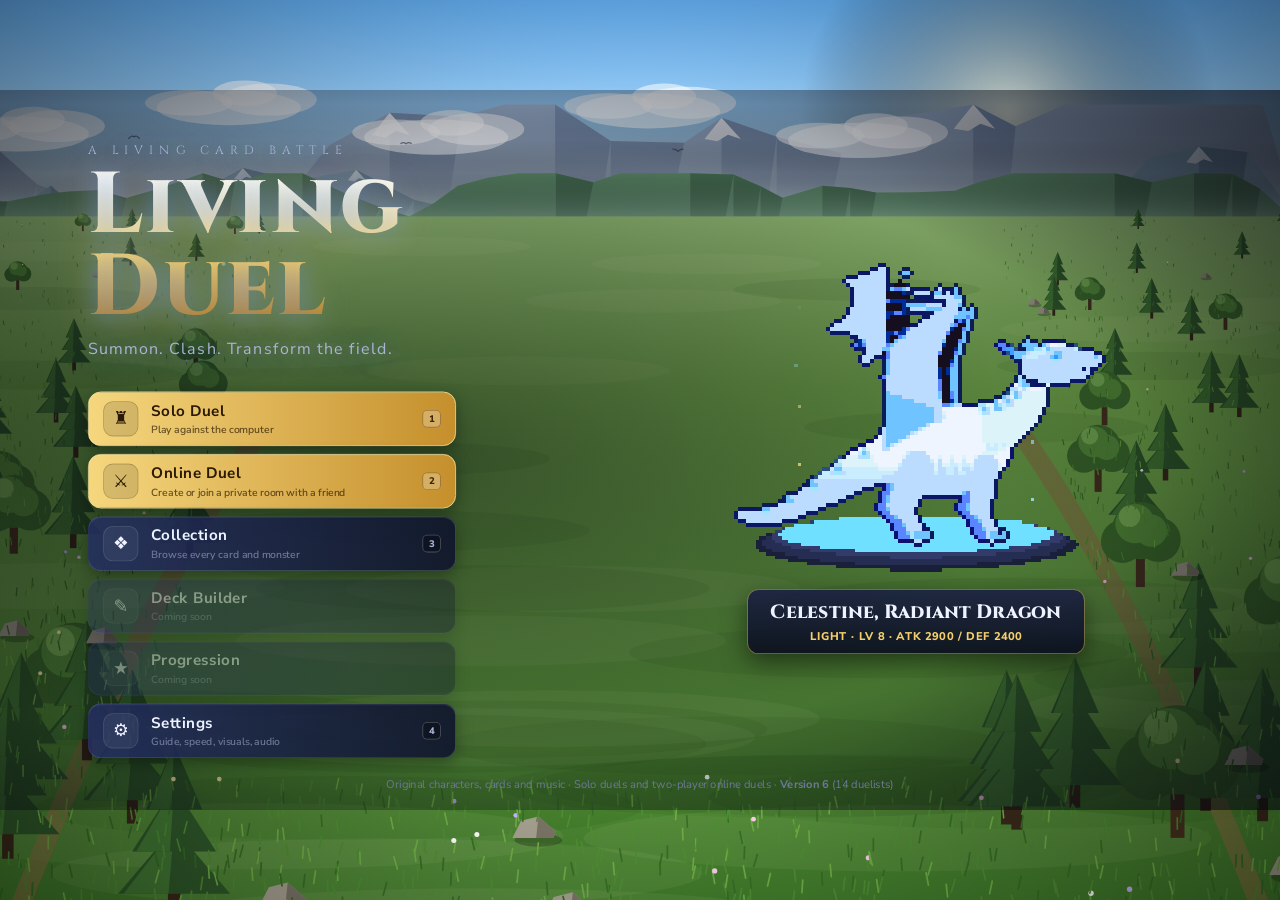
==== commit 849bd04c: "Add files via upload" ====
--- a/Website Upload/client/index.html
+++ b/Website Upload/client/index.html
@@ -34,7 +34,7 @@
           <div class="showcase-plate"><div class="sp-name" id="sp-name"></div><div class="sp-meta" id="sp-meta"></div></div>
         </div>
       </div>
-      <div class="menu-foot">Original characters, cards and music · Solo duels and two-player online duels</div>
+      <div class="menu-foot">Original characters, cards and music · Solo duels and two-player online duels · <b>Version 6</b> (14 duelists)</div>
     </section>
 
     <!-- ONLINE LOBBY -->
@@ -97,6 +97,7 @@
           <div class="panel deck-panel">
             <div class="deck-head"><h3><span class="step">2</span> <span id="deck-step-title">Choose your deck</span></h3>
               <div class="seg solo-only" id="seg-pick"><button data-v="me" class="on">Your duelist</button><button data-v="bot">Opponent</button></div>
+              <div class="seg role-filter" id="seg-role"><button data-v="" class="on">All</button><button data-v="hero">Heroes</button><button data-v="rival">Rivals</button><button data-v="friend">Friends</button><button data-v="villain">Villains</button></div>
               <span class="hint" id="deck-hint">Pick a preset deck before you ready up.</span></div>
             <div class="deck-gallery" id="deck-gallery"></div>
           </div>
--- a/Website Upload/client/css/style.css
+++ b/Website Upload/client/css/style.css
@@ -458,3 +458,6 @@
 @keyframes hintPulse { 0% { box-shadow: 0 0 0 0 rgba(122, 232, 255, .9); } 100% { box-shadow: 0 0 0 26px rgba(122, 232, 255, 0); } }
 /* The guide sits in the bottom-right corner and grows upward, clear of the turn medallion. */
 .guide { bottom: 14px; width: 286px; max-height: 330px; overflow: auto; }
+/* ---- v8: 14 duelists ---- */
+.deck-head .role-filter { margin-left: auto; }
+.deck-head .role-filter button { padding: 5px 10px; font-size: 12px; }
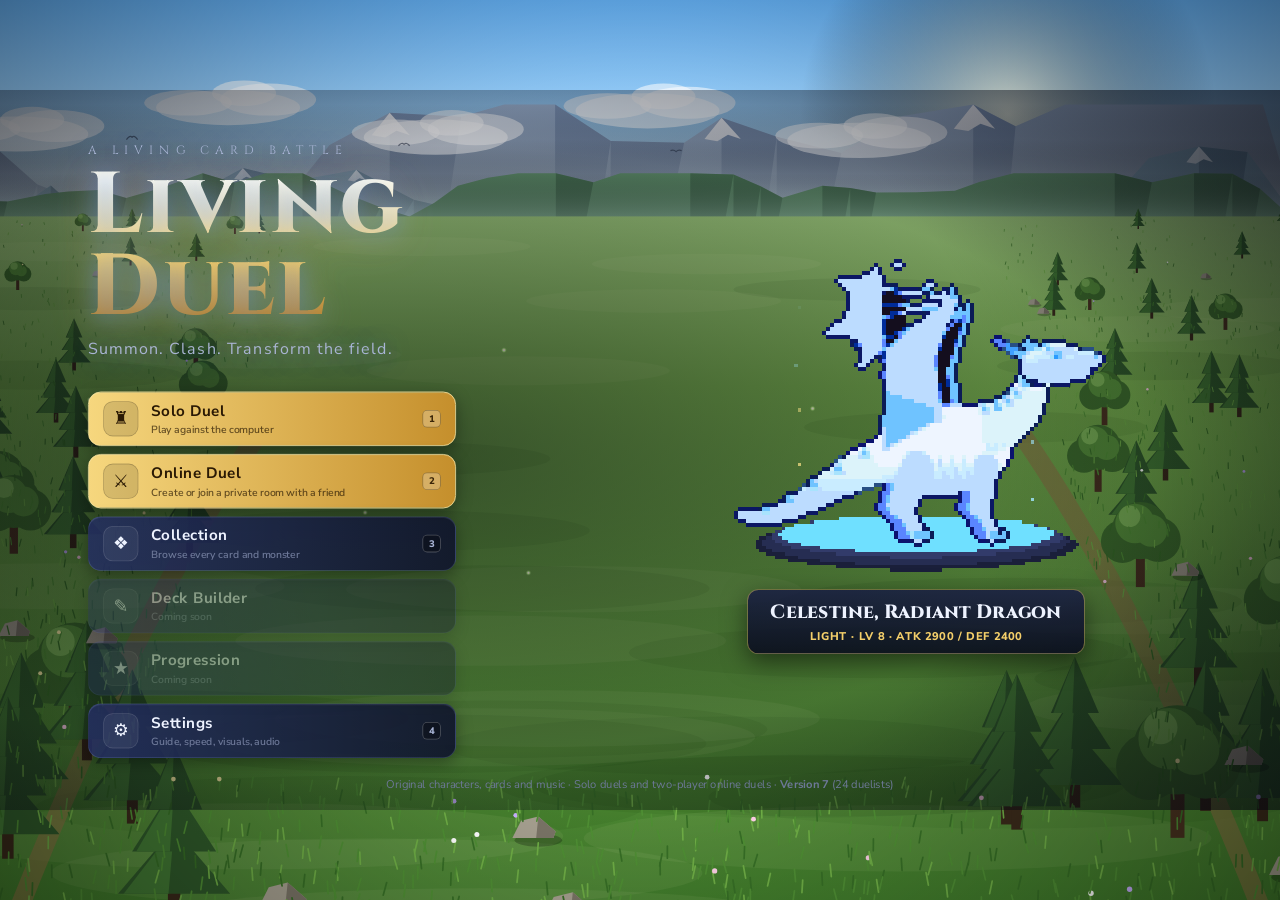
==== commit aafdcdab: "Add files via upload" ====
--- a/Website Upload/client/index.html
+++ b/Website Upload/client/index.html
@@ -34,7 +34,7 @@
           <div class="showcase-plate"><div class="sp-name" id="sp-name"></div><div class="sp-meta" id="sp-meta"></div></div>
         </div>
       </div>
-      <div class="menu-foot">Original characters, cards and music · Solo duels and two-player online duels · <b>Version 6</b> (14 duelists)</div>
+      <div class="menu-foot">Original characters, cards and music · Solo duels and two-player online duels · <b>Version 7</b> (24 duelists)</div>
     </section>
 
     <!-- ONLINE LOBBY -->
@@ -97,7 +97,7 @@
           <div class="panel deck-panel">
             <div class="deck-head"><h3><span class="step">2</span> <span id="deck-step-title">Choose your deck</span></h3>
               <div class="seg solo-only" id="seg-pick"><button data-v="me" class="on">Your duelist</button><button data-v="bot">Opponent</button></div>
-              <div class="seg role-filter" id="seg-role"><button data-v="" class="on">All</button><button data-v="hero">Heroes</button><button data-v="rival">Rivals</button><button data-v="friend">Friends</button><button data-v="villain">Villains</button></div>
+              <div class="seg role-filter" id="seg-role"><button data-v="" class="on">All</button><button data-v="hero">Heroes</button><button data-v="rival">Rivals</button><button data-v="friend">Friends</button><button data-v="villain">Villains</button><button data-v="wildcard">Wildcard</button></div>
               <span class="hint" id="deck-hint">Pick a preset deck before you ready up.</span></div>
             <div class="deck-gallery" id="deck-gallery"></div>
           </div>
